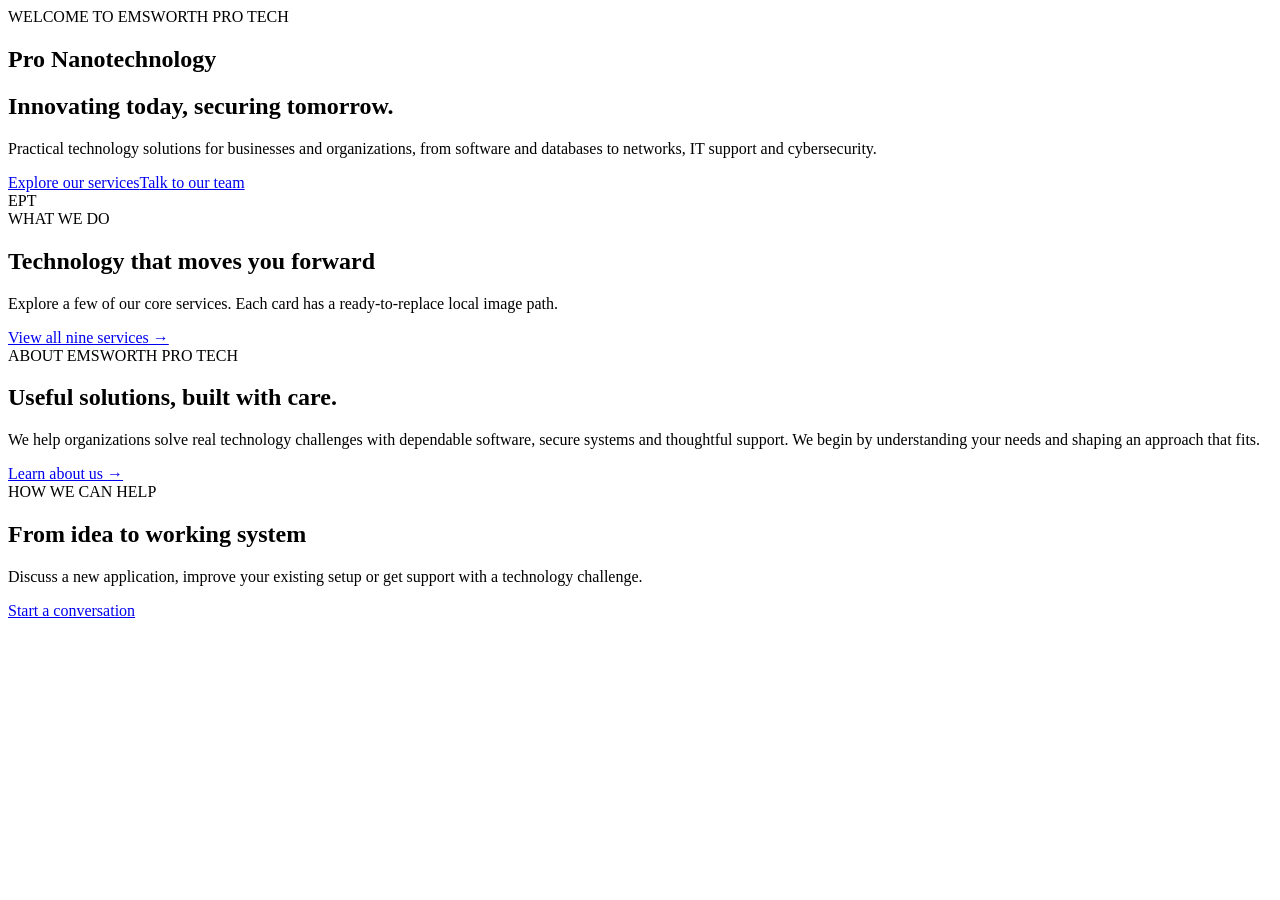
==== index.html @ 986865b1 "Add website homepage" ====
<!doctype html><html lang="en"><head><meta charset="utf-8"><meta name="viewport" content="width=device-width, initial-scale=1"><meta name="description" content="Emsworth Pro Tech provides software development, database, networking, IT support and authorized cybersecurity services."><title>Pro Nanotechnology | Emsworth Pro Tech</title><link rel="stylesheet" href="css/style.css"><link rel="stylesheet" href="css/responsive.css"><link rel="stylesheet" href="css/animations.css"></head><body><header id="site-header"></header><main>
<section class="hero"><div class="hero-content"><span class="eyebrow">WELCOME TO EMSWORTH PRO TECH</span><h1>Pro <span>Nanotechnology</span></h1><h2>Innovating today, securing tomorrow.</h2><p>Practical technology solutions for businesses and organizations, from software and databases to networks, IT support and cybersecurity.</p><div class="hero-buttons"><a href="services.html">Explore our services</a><a class="button-secondary" href="contact.html">Talk to our team</a></div></div><div class="hero-orbit" aria-hidden="true"><span>EPT</span></div></section>
<section class="section services-preview"><div class="section-heading"><span class="eyebrow">WHAT WE DO</span><h2>Technology that moves you forward</h2><p>Explore a few of our core services. Each card has a ready-to-replace local image path.</p></div><div id="services-container"></div><div class="center-action"><a class="text-link" href="services.html">View all nine services →</a></div></section>
<section class="intro-band"><div><span class="eyebrow">ABOUT EMSWORTH PRO TECH</span><h2>Useful solutions, built with care.</h2></div><p>We help organizations solve real technology challenges with dependable software, secure systems and thoughtful support. We begin by understanding your needs and shaping an approach that fits.</p><a class="text-link" href="about.html">Learn about us →</a></section>
<section class="section project-preview"><div class="section-heading"><span class="eyebrow">HOW WE CAN HELP</span><h2>From idea to working system</h2><p>Discuss a new application, improve your existing setup or get support with a technology challenge.</p><a class="button" href="contact.html">Start a conversation</a></div></section>
</main><footer id="site-footer"></footer><script src="js/site.js" defer></script><script src="js/services.js" defer></script></body></html>
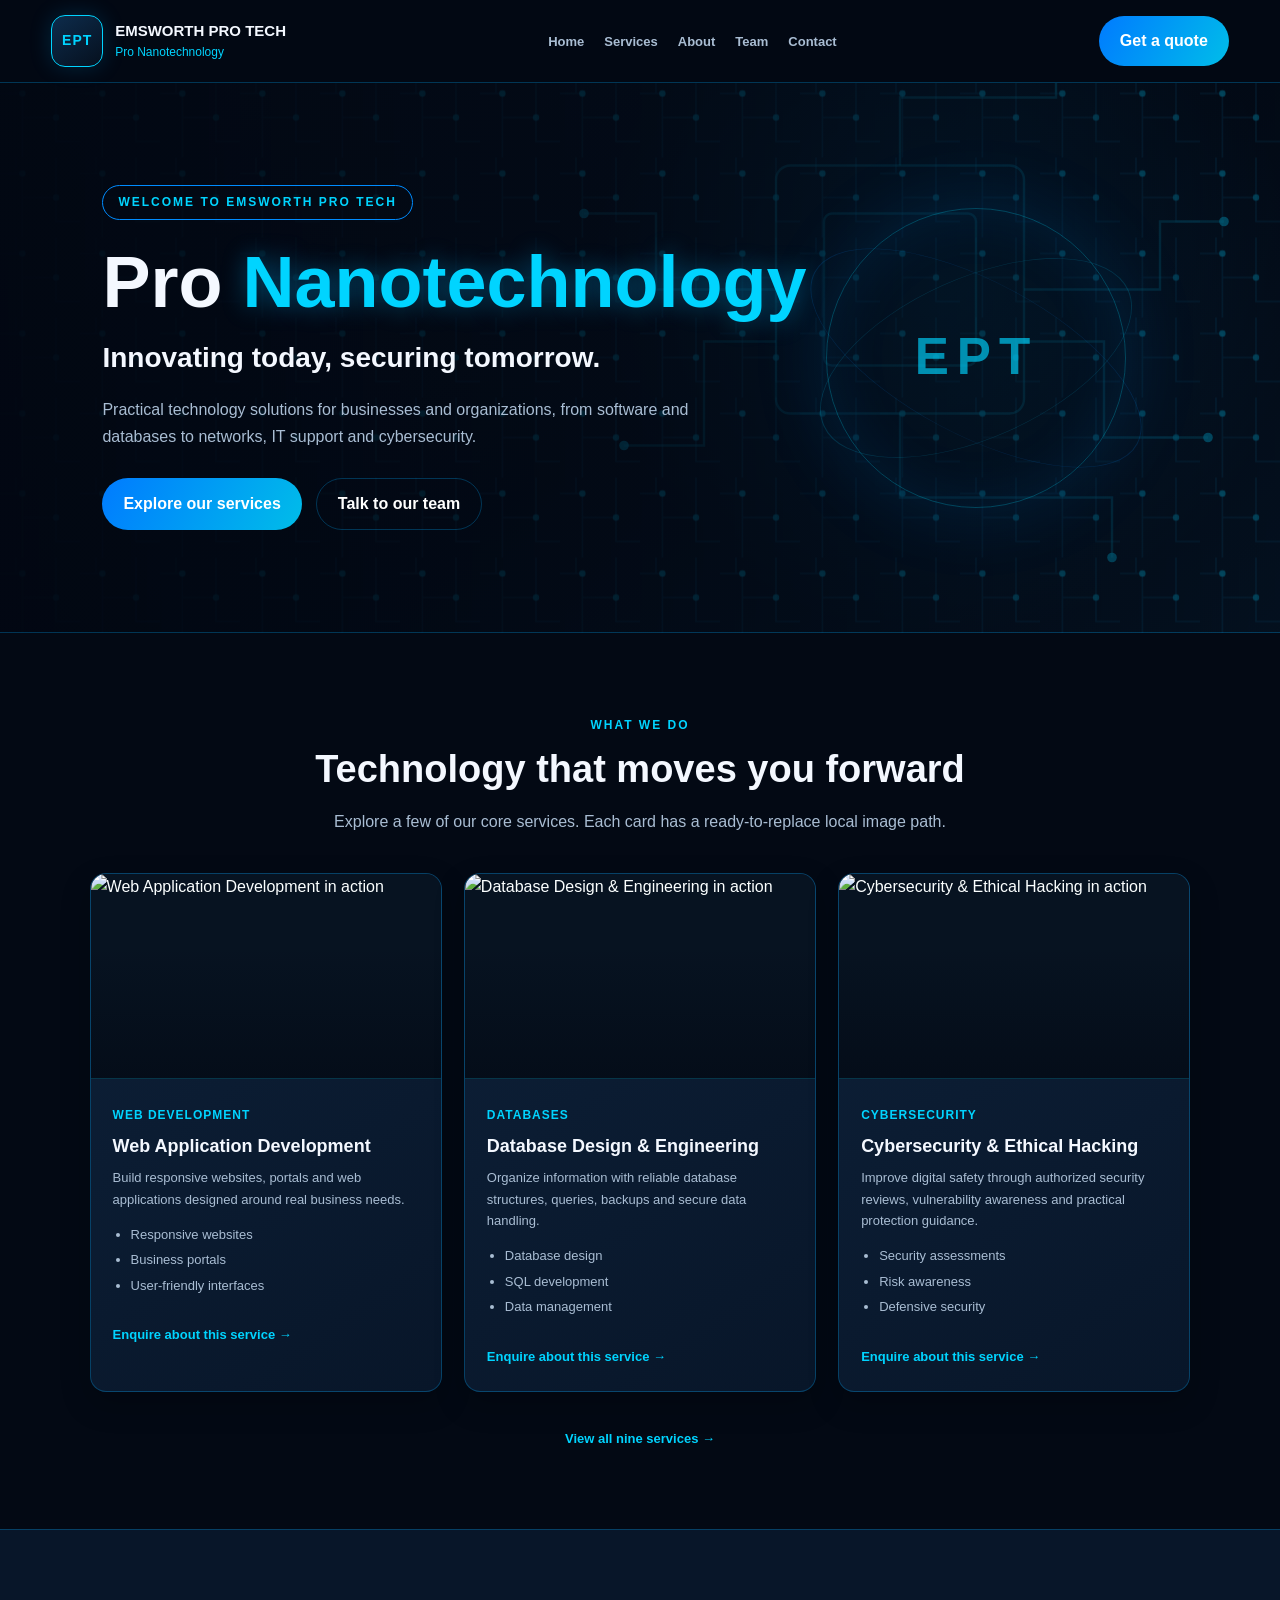
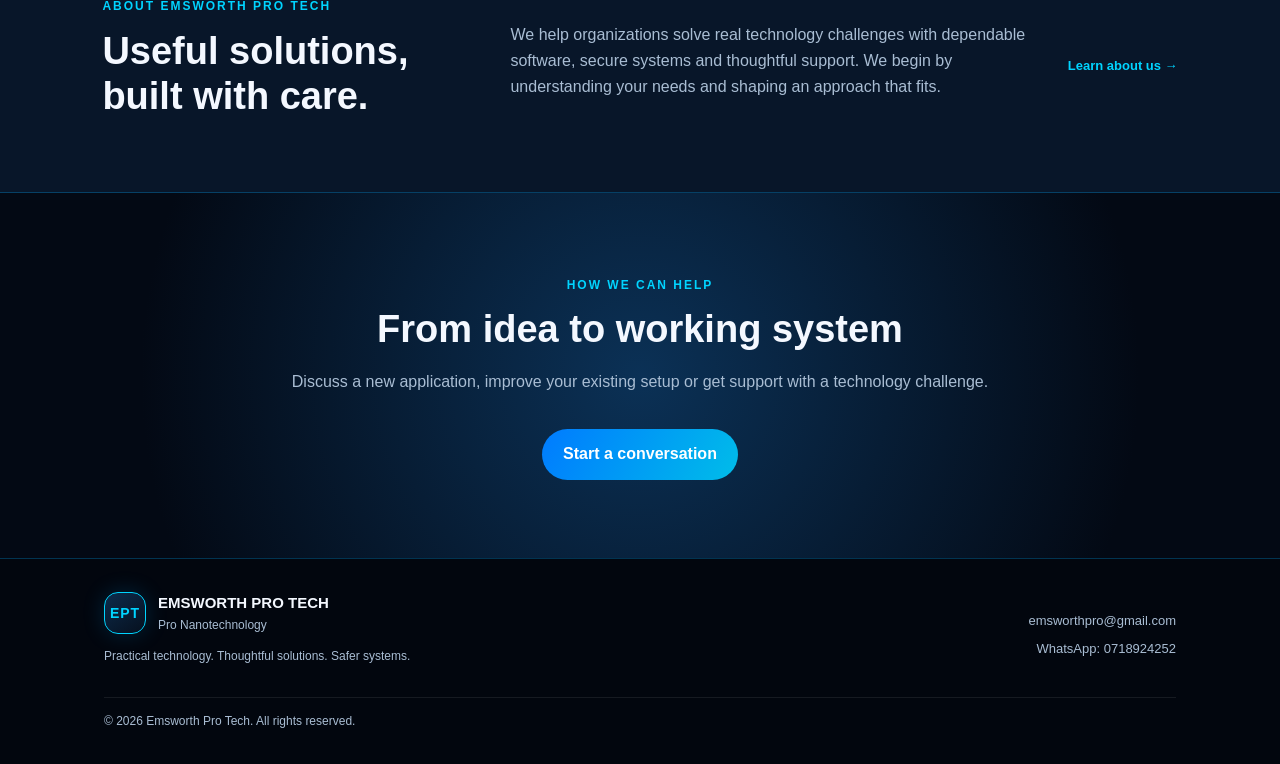
==== commit 1f6c7ba2: "Harden pages with CSP and safe form fallback" ====
--- a/index.html
+++ b/index.html
@@ -1,4 +1,4 @@
-<!doctype html><html lang="en"><head><meta charset="utf-8"><meta name="viewport" content="width=device-width, initial-scale=1"><meta name="description" content="Emsworth Pro Tech provides software development, database, networking, IT support and authorized cybersecurity services."><title>Pro Nanotechnology | Emsworth Pro Tech</title><link rel="stylesheet" href="css/style.css"><link rel="stylesheet" href="css/responsive.css"><link rel="stylesheet" href="css/animations.css"></head><body><header id="site-header"></header><main>
+<!doctype html><html lang="en"><head><meta charset="utf-8"><meta name="viewport" content="width=device-width, initial-scale=1"><meta http-equiv="Content-Security-Policy" content="default-src 'self'; base-uri 'none'; object-src 'none'; script-src 'self'; style-src 'self' https://fonts.googleapis.com; font-src 'self' https://fonts.gstatic.com; img-src 'self' https://images.unsplash.com; connect-src 'self'; form-action 'none'"><meta name="description" content="Emsworth Pro Tech provides software development, database, networking, IT support and authorized cybersecurity services."><title>Pro Nanotechnology | Emsworth Pro Tech</title><link rel="stylesheet" href="css/style.css"><link rel="stylesheet" href="css/responsive.css"><link rel="stylesheet" href="css/animations.css"></head><body><header id="site-header"></header><main>
 <section class="hero"><div class="hero-content"><span class="eyebrow">WELCOME TO EMSWORTH PRO TECH</span><h1>Pro <span>Nanotechnology</span></h1><h2>Innovating today, securing tomorrow.</h2><p>Practical technology solutions for businesses and organizations, from software and databases to networks, IT support and cybersecurity.</p><div class="hero-buttons"><a href="services.html">Explore our services</a><a class="button-secondary" href="contact.html">Talk to our team</a></div></div><div class="hero-orbit" aria-hidden="true"><span>EPT</span></div></section>
 <section class="section services-preview"><div class="section-heading"><span class="eyebrow">WHAT WE DO</span><h2>Technology that moves you forward</h2><p>Explore a few of our core services. Each card has a ready-to-replace local image path.</p></div><div id="services-container"></div><div class="center-action"><a class="text-link" href="services.html">View all nine services →</a></div></section>
 <section class="intro-band"><div><span class="eyebrow">ABOUT EMSWORTH PRO TECH</span><h2>Useful solutions, built with care.</h2></div><p>We help organizations solve real technology challenges with dependable software, secure systems and thoughtful support. We begin by understanding your needs and shaping an approach that fits.</p><a class="text-link" href="about.html">Learn about us →</a></section>
--- a/css/style.css
+++ b/css/style.css
@@ -0,0 +1,17 @@
+@import url('https://fonts.googleapis.com/css2?family=Inter:wght@400;500;600;700;800&display=swap');
+:root{--background:#030914;--surface:#081629;--surface-light:#0d2038;--primary:#008cff;--secondary:#00d4ff;--text:#f4f8ff;--muted:#a9bdd3;--border:rgba(0,174,255,.28);--glow:rgba(0,174,255,.18)}
+*{box-sizing:border-box}html{scroll-behavior:smooth;scroll-padding-top:110px}body{margin:0;background:var(--background);color:var(--text);font:16px/1.65 Inter,Segoe UI,sans-serif}a{color:inherit}button,input,select,textarea{font:inherit}#site-header{position:sticky;top:0;z-index:10;background:rgba(3,9,20,.96);border-bottom:1px solid var(--border);backdrop-filter:blur(15px)}.navbar{max-width:1450px;min-height:82px;margin:auto;padding:12px 4%;display:flex;align-items:center;justify-content:space-between;gap:20px}.logo{display:flex;align-items:center;gap:12px;text-decoration:none;flex-shrink:0}.brand-mark{display:grid;place-items:center;width:52px;height:52px;border:1px solid var(--secondary);border-radius:14px;color:var(--secondary);font-size:14px;font-weight:800;letter-spacing:1px;background:linear-gradient(145deg,#0d2c4c,#06101e);box-shadow:0 0 22px var(--glow)}.brand-name strong,.brand-name small{display:block}.brand-name strong{font-size:15px}.brand-name small{color:var(--secondary);font-size:12px}.nav-links{display:flex;align-items:center;list-style:none;gap:20px;margin:0;padding:0}.nav-links a{color:var(--muted);text-decoration:none;font-size:13px;font-weight:600}.nav-links a:hover,.nav-links a[aria-current=page]{color:var(--secondary)}.quote-btn,.button,.hero-buttons a{display:inline-flex;justify-content:center;align-items:center;gap:8px;background:linear-gradient(120deg,#007bff,#00bde9);color:white;padding:12px 21px;border:0;border-radius:28px;text-decoration:none;font-weight:700;cursor:pointer;transition:.2s}.quote-btn:hover,.button:hover,.hero-buttons a:hover{transform:translateY(-2px);box-shadow:0 0 24px rgba(0,174,255,.45)}.menu-toggle{display:none;background:transparent;border:1px solid var(--border);border-radius:8px;color:var(--text);padding:8px 12px}.hero{position:relative;min-height:550px;overflow:hidden;display:flex;align-items:center;padding:78px 8%;background:radial-gradient(circle at 83% 42%,rgba(0,110,255,.27),transparent 34%),radial-gradient(circle at 10% 90%,rgba(0,210,255,.11),transparent 36%),linear-gradient(135deg,#020712,#081b35,#020712);border-bottom:1px solid var(--border)}.hero-content{position:relative;z-index:1;max-width:750px}.eyebrow{display:inline-block;color:var(--secondary);font-size:12px;font-weight:700;letter-spacing:2px}.hero .eyebrow{padding:7px 15px;border:1px solid var(--primary);border-radius:25px}.hero h1{font-size:clamp(42px,6vw,72px);line-height:1.12;margin:22px 0 12px}.hero h1 span{color:var(--secondary);text-shadow:0 0 25px rgba(0,180,255,.4)}.hero h2{font-size:clamp(20px,3vw,28px);margin:0 0 16px}.hero p,.page-hero p{max-width:660px;color:var(--muted)}.hero-buttons{display:flex;flex-wrap:wrap;gap:14px;margin-top:28px}.hero-buttons .button-secondary{background:transparent;border:1px solid var(--border)}.hero-orbit{position:absolute;right:12%;width:min(27vw,300px);aspect-ratio:1;border-radius:50%;border:1px solid rgba(0,212,255,.28);display:grid;place-items:center;box-shadow:0 0 80px rgba(0,140,255,.13),inset 0 0 60px rgba(0,140,255,.1);color:rgba(0,212,255,.65);font-size:clamp(24px,4vw,52px);font-weight:800;letter-spacing:8px}.section{padding:78px 7%}.section-heading{text-align:center;max-width:760px;margin:0 auto 38px}.section-heading h2,.intro-band h2,.contact-cta h2{font-size:clamp(27px,4vw,38px);line-height:1.2;margin:10px 0}.section-heading p{color:var(--muted)}#services-container{display:grid;grid-template-columns:repeat(3,minmax(0,1fr));gap:22px;text-align:left;max-width:1400px;margin:auto}.service-card{min-width:0;overflow:hidden;background:linear-gradient(145deg,var(--surface-light),var(--surface));border:1px solid var(--border);border-radius:16px;transition:.25s;animation:fadeIn .6s ease both}.service-card:hover{transform:translateY(-5px);border-color:var(--secondary);box-shadow:0 12px 35px rgba(0,130,210,.12)}.service-media{position:relative;height:180px;overflow:hidden;background:radial-gradient(circle at 50% 40%,rgba(0,140,255,.22),transparent 58%),linear-gradient(130deg,#0c2843,#071120)}.service-media:after{content:"";position:absolute;inset:0;background:linear-gradient(0deg,rgba(3,9,20,.25),transparent 60%);pointer-events:none}.image-placeholder{position:absolute;inset:0;display:flex;flex-direction:column;align-items:center;justify-content:center;color:rgba(0,212,255,.8)}.image-placeholder span{font-size:40px;line-height:1.2;text-shadow:0 0 22px var(--primary)}.image-placeholder small{font-size:10px;letter-spacing:2px;text-transform:uppercase;color:var(--muted)}.service-image{position:absolute;inset:0;width:100%;height:100%;object-fit:cover}.service-image.image-unavailable{display:none}.service-copy{padding:22px}.service-icon{display:inline-block;color:var(--secondary);font-size:12px;font-weight:700;letter-spacing:1px}.service-card h3{font-size:18px;line-height:1.35;margin:6px 0 9px}.service-card p,.service-features{font-size:13px;color:var(--muted)}.service-card p{margin:0 0 12px}.service-features{padding-left:18px;margin:12px 0 18px}.service-features li{padding:2px 0}.service-link,.text-link{display:inline-block;margin-top:8px;color:var(--secondary);font-size:13px;font-weight:700;text-decoration:none}.service-link:hover,.text-link:hover{text-decoration:underline}.center-action{text-align:center;margin-top:28px}.intro-band{display:grid;grid-template-columns:1fr 1.4fr auto;align-items:center;gap:35px;padding:62px 8%;background:var(--surface);border-top:1px solid var(--border);border-bottom:1px solid var(--border)}.intro-band p{color:var(--muted);margin:0}.project-preview{background:radial-gradient(circle at center,#0b3156,#030914 75%)}.project-preview .section-heading{margin-bottom:0}.project-preview .button{margin-top:18px}.page-hero{min-height:300px;padding:70px 7%;text-align:center;display:flex;flex-direction:column;justify-content:center;align-items:center;background:radial-gradient(circle at center,rgba(0,140,255,.2),transparent 60%),#030914;border-bottom:1px solid var(--border)}.page-hero h1{font-size:clamp(34px,5vw,56px);line-height:1.2;margin:12px 0}.page-hero p{margin:0}.all-services #services-container{grid-template-columns:repeat(3,minmax(0,1fr))}.contact-cta{text-align:center;padding:74px 20px;background:radial-gradient(circle at center,#0b3156,#030914 75%)}.contact-cta p{color:var(--muted);margin:12px 0 27px}footer{background:#02060e;border-top:1px solid var(--border)}.footer-inner{max-width:1200px;margin:auto;padding:32px 5%;display:grid;grid-template-columns:1fr auto;gap:18px;align-items:center}.footer-brand .brand-mark{width:42px;height:42px}.footer-inner p,.footer-inner small{color:var(--muted);font-size:12px}.footer-inner>small{grid-column:1/-1;border-top:1px solid rgba(255,255,255,.08);padding-top:14px}.footer-contact{display:grid;gap:7px;text-align:right}.footer-contact a{color:var(--muted);font-size:13px;text-decoration:none}.footer-contact a:hover{color:var(--secondary)}.story-grid{display:grid;grid-template-columns:repeat(2,minmax(0,1fr));gap:22px}.story-panel,.team-card,.project-card{padding:28px;border:1px solid var(--border);border-radius:16px;background:linear-gradient(145deg,var(--surface-light),var(--surface))}.story-panel h2,.project-card h2{margin:10px 0;font-size:24px}.story-panel p,.project-card p,.team-card p{color:var(--muted);font-size:14px}.leadership{text-align:center;padding:58px 20px;background:var(--surface);border-block:1px solid var(--border)}.leadership h2{margin:8px 0;font-size:25px}.leadership p,.team-note{color:var(--muted)}.project-grid{display:grid;grid-template-columns:repeat(3,minmax(0,1fr));gap:20px}.project-number,.team-mark{color:var(--secondary);font-size:12px;font-weight:700;letter-spacing:1px}.project-card a{color:var(--secondary);font-weight:700;font-size:13px;text-decoration:none}.team-grid{display:grid;grid-template-columns:repeat(4,minmax(0,1fr));gap:18px}.team-card h2{font-size:18px;margin:14px 0 6px}.team-mark{display:grid;place-items:center;width:42px;height:42px;border:1px solid var(--border);border-radius:12px;background:rgba(0,140,255,.1)}.team-note{text-align:center;padding:0 20px 45px}.contact-layout{display:grid;grid-template-columns:.85fr 1.15fr;gap:50px;max-width:1150px;margin:auto}.contact-details h2,.enquiry-form h2{font-size:28px;margin:10px 0}.contact-details>p{color:var(--muted);margin-bottom:24px}.contact-option{display:grid;gap:2px;margin:14px 0;padding:17px 18px;border:1px solid var(--border);border-radius:12px;background:var(--surface);text-decoration:none}.contact-option span,.contact-option small{color:var(--muted);font-size:12px}.contact-option strong{color:var(--secondary)}.enquiry-form{display:grid;gap:14px;padding:26px;border:1px solid var(--border);border-radius:16px;background:var(--surface)}.enquiry-form label{display:grid;gap:6px;color:var(--muted);font-size:13px}.enquiry-form input,.enquiry-form select,.enquiry-form textarea{width:100%;padding:11px 12px;border:1px solid rgba(169,189,211,.23);border-radius:8px;background:#040c18;color:var(--text)}.enquiry-form textarea{resize:vertical}.enquiry-form .button{justify-self:start}.form-note{color:var(--muted);font-size:11px;margin:0}::selection{background:var(--primary);color:white}
+
+.hero{background:linear-gradient(90deg,rgba(2,7,18,.97) 0%,rgba(2,10,22,.78) 54%,rgba(2,10,22,.45) 100%),url("../assets/images/motherboard-background.svg") center/cover no-repeat,radial-gradient(circle at 83% 42%,rgba(0,110,255,.22),transparent 34%),linear-gradient(135deg,#020712,#081b35,#020712)}.page-hero{background:linear-gradient(rgba(3,9,20,.78),rgba(3,9,20,.88)),url("../assets/images/motherboard-background.svg") center/cover no-repeat}.service-image{transition:transform .45s ease}.service-card:hover .service-image{transform:scale(1.045)}.hero-orbit:before,.hero-orbit:after{content:"";position:absolute;inset:-18px;border:1px solid rgba(0,212,255,.16);border-radius:50%;transform:rotate(-24deg) scaleY(.48)}.hero-orbit:after{inset:-34px;transform:rotate(28deg) scaleY(.42);border-color:rgba(0,140,255,.16)}.page-hero .eyebrow{padding:7px 14px;border:1px solid rgba(0,212,255,.42);border-radius:24px;background:rgba(3,12,24,.55)}.service-media{border-bottom:1px solid rgba(0,212,255,.18)}
+
+/* Dark motherboard visual theme */
+body{background:#030914}
+.hero{background:linear-gradient(90deg,rgba(2,7,18,.97),rgba(2,10,22,.78) 58%,rgba(2,10,22,.55)),url('../assets/images/motherboard-background.svg') center/cover no-repeat}
+.page-hero{background:linear-gradient(rgba(3,9,20,.82),rgba(3,9,20,.91)),url('../assets/images/motherboard-background.svg') center/cover no-repeat}
+.section-heading{position:relative}
+.service-media{height:205px;background:#071321}
+.service-image{display:block;object-fit:cover;filter:saturate(.88) contrast(1.06)}
+.service-media:after{background:linear-gradient(0deg,rgba(3,9,20,.62),transparent 65%)}
+.service-card{box-shadow:0 12px 30px rgba(0,0,0,.22)}
+.service-media.image-fallback{background:linear-gradient(135deg,#09223a,#030914)}
+.service-media.image-fallback:before{content:'SERVICE IMAGE';position:absolute;inset:0;display:grid;place-items:center;color:#00d4ff;font-size:12px;letter-spacing:3px}
--- a/css/responsive.css
+++ b/css/responsive.css
@@ -0,0 +1,4 @@
+@media(max-width:1100px){.navbar{flex-wrap:wrap}.nav-links{gap:13px}.nav-links a{font-size:12px}.intro-band{grid-template-columns:1fr 1.5fr}.intro-band>.text-link{grid-column:1/-1}.team-grid{grid-template-columns:repeat(2,minmax(0,1fr))}}
+@media(max-width:820px){.navbar{min-height:70px}.menu-toggle{display:block;margin-left:auto}.quote-btn{display:none}.nav-links{display:none;order:4;width:100%;flex-wrap:wrap;justify-content:center;padding:8px 0 12px}.nav-links.is-open{display:flex}#services-container,.all-services #services-container{grid-template-columns:repeat(2,minmax(0,1fr))}.hero{min-height:470px;padding:65px 7%}.hero-orbit{right:5%;opacity:.4}.contact-layout{gap:25px}.project-grid{grid-template-columns:1fr 1fr}}
+@media(max-width:600px){.navbar{padding:10px 5%}.brand-mark{width:44px;height:44px}.brand-name strong{font-size:13px}.hero{min-height:480px;text-align:center;padding:58px 6%}.hero-content{width:100%}.hero-buttons{justify-content:center}.hero-buttons a{width:100%}.hero-orbit{width:180px;right:-55px;top:30px;opacity:.25}.section{padding:58px 6%}.section-heading h2,.intro-band h2{font-size:27px}.page-hero{min-height:260px;padding:55px 6%}.page-hero h1{font-size:34px}.all-services #services-container,#services-container{grid-template-columns:1fr}.service-media{height:190px}.intro-band{grid-template-columns:1fr;gap:15px;padding:48px 7%}.intro-band>.text-link{grid-column:auto}.story-grid,.project-grid,.team-grid,.contact-layout{grid-template-columns:1fr}.contact-layout{gap:30px}.footer-inner{grid-template-columns:1fr}.footer-contact{text-align:left}.footer-inner>small{grid-column:auto}.enquiry-form{padding:20px}.contact-cta{padding:58px 18px}}
+@media(prefers-reduced-motion:reduce){*,*::before,*::after{scroll-behavior:auto!important;animation-duration:.01ms!important;animation-iteration-count:1!important;transition-duration:.01ms!important}}
--- a/css/animations.css
+++ b/css/animations.css
@@ -0,0 +1 @@
+@keyframes fadeIn{from{opacity:0;transform:translateY(14px)}to{opacity:1;transform:translateY(0)}}
